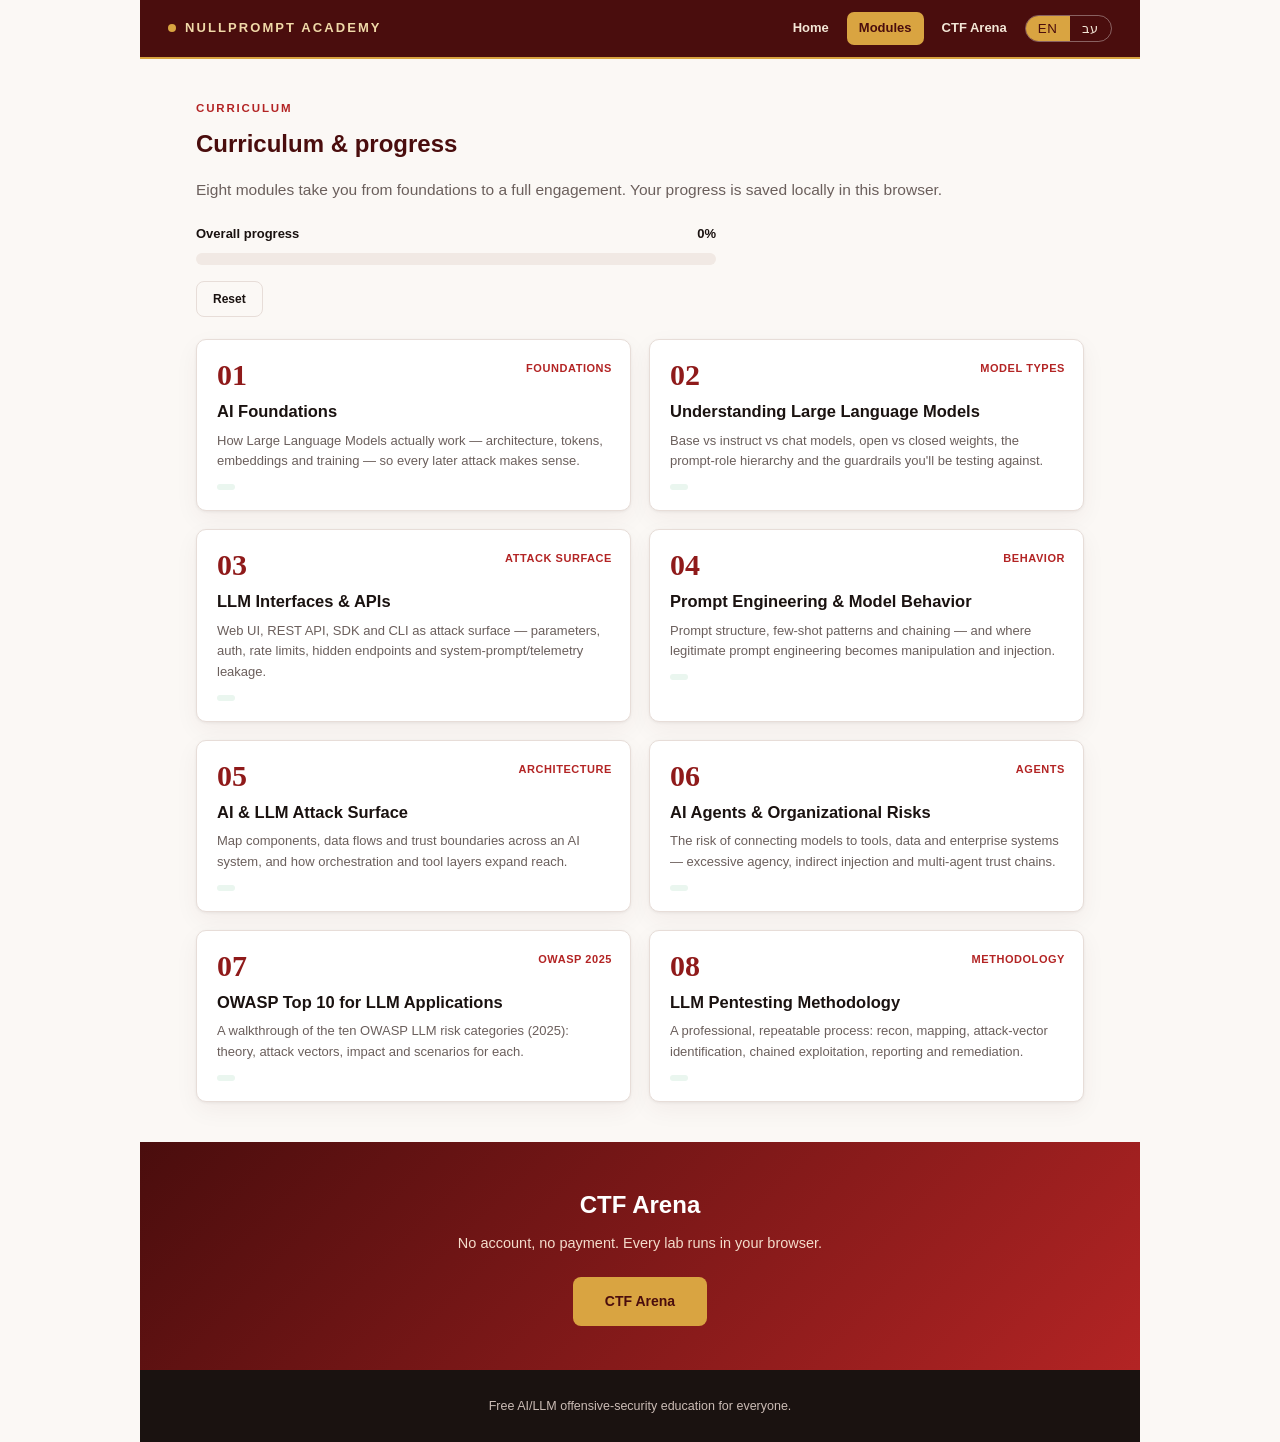
==== modules.html @ b7b65b3f "Nullprompt Academy — free bilingual AI/LLM pentesting academy 8 in-depth EN/HE modules, 10 interacti" ====
<!DOCTYPE html>
<html lang="en">
<head>
<meta charset="UTF-8">
<title>Curriculum &amp; Progress — Nullprompt Academy</title>
<meta name="viewport" content="width=device-width, initial-scale=1.0">
<meta name="description" content="All 8 modules of the Nullprompt Academy AI/LLM pentesting curriculum, with your saved progress.">
<link rel="stylesheet" href="css/styles.css">
</head>
<body>
<div class="page">

  <header class="topbar" data-chrome data-base="" data-active="modules"></header>

  <section class="section">
    <div class="eyebrow" data-i18n="nav.curriculum"></div>
    <h2 class="section-title" data-i18n="modules.title"></h2>
    <p class="lead" data-i18n="modules.lead"></p>

    <div style="margin:22px 0;max-width:520px">
      <div style="display:flex;justify-content:space-between;font-size:13px;font-weight:700">
        <span data-i18n="modules.progressLabel"></span>
        <span data-progress-label>0%</span>
      </div>
      <div class="progress-wrap"><div class="progress-bar" data-progress-bar></div></div>
      <button type="button" class="btn ghost" data-reset style="margin-top:8px;font-size:12px" data-i18n="ui.reset"></button>
    </div>

    <div class="module-grid" data-module-grid data-base="" data-progress></div>
  </section>

  <div class="cta">
    <h2 data-i18n="nav.ctf"></h2>
    <p data-i18n="home.ctaText"></p>
    <a class="cta-btn" href="ctf/ctf.html" data-i18n="nav.ctf"></a>
  </div>

  <footer class="footer">
    <p data-i18n="footer.tag"></p>
  </footer>

</div>
<script src="js/i18n.js"></script>
<script src="js/modules-data.js"></script>
<script src="js/labs.js"></script>
<script src="js/app.js"></script>
</body>
</html>
---- css/styles.css ----
/* ==========================================================================
   Nullprompt Academy — design system
   Palette + components derived from the original course syllabus, extended
   for lessons, interactive labs, quizzes and RTL bilingual support.
   ========================================================================== */
:root{
  --red-900:#4a0d0d;
  --red-800:#6e1414;
  --red-700:#8f1a1a;
  --red-600:#b32424;
  --ink:#1a1210;
  --paper:#fbf8f5;
  --muted:#6b5f5c;
  --line:#e7ddd8;
  --gold:#d9a441;
  --gold-soft:#f0d9a8;
  /* semantic callout colors */
  --theory:#2b6cb0;
  --theory-bg:#eef4fb;
  --attack:#b32424;
  --attack-bg:#fbecec;
  --defense:#2f855a;
  --defense-bg:#eaf6ef;
  --impact:#b7791f;
  --impact-bg:#fdf6e7;
  /* terminal */
  --term-bg:#161113;
  --term-ink:#e8e2dc;
  --term-green:#5fd38a;
  --term-gold:#f0d9a8;
  --radius:10px;
  --shadow:0 1px 3px rgba(0,0,0,.06),0 8px 24px rgba(74,13,13,.05);
}
*{box-sizing:border-box;margin:0;padding:0;}
html,body{
  background:var(--paper);
  color:var(--ink);
  font-family:"Segoe UI","Helvetica Neue",Arial,sans-serif;
  line-height:1.6;
}
/* Hebrew / RTL font tuning */
html[lang="he"] body{font-family:"Segoe UI","Arial Hebrew",Arial,sans-serif;}
a{color:var(--red-700);text-decoration:none;}
a:hover{text-decoration:underline;}
img,svg{max-width:100%;}
.page{max-width:1000px;margin:0 auto;background:var(--paper);min-height:100vh;}

/* keep code / payloads / flags left-to-right even in Hebrew mode */
code,pre,.term,.lab-console,.flag-input input,[dir="ltr"]{direction:ltr;}
[dir="rtl"] .row-reverse-safe{flex-direction:row-reverse;}

/* ---------- TOP NAV ---------- */
.topbar{
  position:sticky;top:0;z-index:40;
  display:flex;align-items:center;justify-content:space-between;gap:16px;
  background:var(--red-900);color:#fff;
  padding:12px 28px;border-bottom:2px solid var(--gold);
}
.topbar .brand{display:flex;align-items:center;gap:9px;font-weight:800;
  font-size:13px;letter-spacing:.16em;text-transform:uppercase;color:var(--gold-soft);}
.topbar .brand .dot{width:8px;height:8px;border-radius:50%;background:var(--gold);}
.topbar nav{display:flex;align-items:center;gap:6px;flex-wrap:wrap;}
.topbar nav a{
  color:#f3e6d6;font-size:13px;font-weight:600;padding:6px 12px;border-radius:7px;
}
.topbar nav a:hover{background:rgba(255,255,255,.1);text-decoration:none;}
.topbar nav a.active{background:var(--gold);color:var(--red-900);}
.lang-toggle{
  display:inline-flex;border:1px solid rgba(255,255,255,.35);border-radius:999px;overflow:hidden;
  font-size:12px;font-weight:700;
}
.lang-toggle button{
  background:transparent;color:#f3e6d6;border:none;padding:5px 12px;cursor:pointer;letter-spacing:.05em;
}
.lang-toggle button.active{background:var(--gold);color:var(--red-900);}

/* ---------- HERO ---------- */
.hero{
  position:relative;
  background:linear-gradient(160deg,var(--red-900) 0%,var(--red-700) 55%,var(--red-600) 100%);
  color:#fff;overflow:hidden;padding:56px 56px 48px;
}
.hero::before{
  content:"";position:absolute;inset:0;
  background-image:
    linear-gradient(rgba(255,255,255,.05) 1px, transparent 1px),
    linear-gradient(90deg, rgba(255,255,255,.05) 1px, transparent 1px);
  background-size:34px 34px;opacity:.5;pointer-events:none;
}
.hero-illustration{position:relative;z-index:2;display:flex;justify-content:center;margin:4px 0 14px;}
.hero-title{position:relative;z-index:2;text-align:center;font-size:40px;font-weight:800;letter-spacing:-0.5px;}
.hero-sub{position:relative;z-index:2;text-align:center;font-size:16.5px;color:#f4dccb;max-width:680px;margin:14px auto 0;}
.badge-pill{
  display:inline-block;border:1px solid rgba(255,255,255,.35);color:#f6e9d0;
  font-size:11px;letter-spacing:.12em;text-transform:uppercase;padding:6px 14px;border-radius:999px;
}
.stat-row{
  position:relative;z-index:2;display:flex;justify-content:center;
  margin-top:30px;border-top:1px solid rgba(255,255,255,.22);padding-top:22px;flex-wrap:wrap;
}
.stat{flex:1;min-width:120px;text-align:center;padding:0 18px;border-inline-start:1px solid rgba(255,255,255,.22);}
.stat:first-child{border-inline-start:none;}
.stat .num{font-size:22px;font-weight:800;color:#fff;}
.stat .lab{font-size:11.5px;letter-spacing:.08em;text-transform:uppercase;color:#e8c7ae;margin-top:2px;}

/* ---------- SECTIONS ---------- */
.section{padding:40px 56px;}
.section + .section{border-top:1px solid var(--line);}
.eyebrow{font-size:11.5px;letter-spacing:.16em;text-transform:uppercase;color:var(--red-600);font-weight:700;margin-bottom:8px;}
h2.section-title{font-size:24px;font-weight:800;margin-bottom:14px;color:var(--red-900);}
p.lead{font-size:15.5px;color:var(--muted);max-width:820px;}
.prose{max-width:820px;}
.prose p{margin:12px 0;font-size:15px;}
.prose h3{margin:26px 0 8px;font-size:19px;color:var(--red-900);}
.prose h4{margin:20px 0 6px;font-size:16px;color:var(--ink);}
.prose ul,.prose ol{margin:10px 0;padding-inline-start:22px;}
.prose li{margin:5px 0;font-size:14.5px;}
.prose strong{color:var(--ink);}

/* ---------- PILLARS / CARDS ---------- */
.pillars{display:grid;grid-template-columns:repeat(4,1fr);gap:16px;margin-top:22px;}
.pillar{background:#fff;border:1px solid var(--line);border-radius:var(--radius);padding:16px 14px;text-align:center;}
.pillar .ico{width:34px;height:34px;margin:0 auto 10px;border-radius:8px;background:var(--red-900);color:var(--gold-soft);
  display:flex;align-items:center;justify-content:center;font-size:15px;font-weight:800;}
.pillar .t{font-size:13px;font-weight:700;color:var(--ink);}

/* ---------- MODULE INDEX CARDS ---------- */
.module-grid{display:grid;grid-template-columns:repeat(2,1fr);gap:18px;margin-top:22px;}
.mod-card{
  display:block;background:#fff;border:1px solid var(--line);border-radius:var(--radius);
  padding:20px;box-shadow:var(--shadow);position:relative;transition:transform .12s ease,box-shadow .12s ease;
}
.mod-card:hover{transform:translateY(-2px);box-shadow:0 6px 20px rgba(74,13,13,.12);text-decoration:none;}
.mod-card .mnum{font-family:Georgia,serif;font-size:30px;font-weight:800;color:var(--red-700);line-height:1;}
.mod-card h3{font-size:16.5px;margin:8px 0 6px;color:var(--ink);}
.mod-card p{font-size:13px;color:var(--muted);}
.mod-card .tags{margin-top:12px;display:flex;gap:6px;flex-wrap:wrap;}
.tag{font-size:11px;font-weight:700;letter-spacing:.04em;padding:3px 9px;border-radius:999px;text-transform:uppercase;}
.tag.deep{background:var(--defense-bg);color:var(--defense);}
.tag.scaffold{background:var(--impact-bg);color:var(--impact);}
.tag.done{background:var(--red-900);color:var(--gold-soft);}
.mod-card .dur{position:absolute;inset-inline-end:18px;top:20px;font-size:11px;font-weight:700;color:var(--red-600);text-transform:uppercase;letter-spacing:.05em;}

/* ---------- LESSON META ---------- */
.crumbs{font-size:12.5px;color:var(--muted);margin-bottom:6px;}
.crumbs a{color:var(--red-700);}
.module-hero{
  background:linear-gradient(135deg,var(--red-900),var(--red-700));color:#fff;padding:34px 56px;position:relative;overflow:hidden;
}
.module-hero::before{content:"";position:absolute;inset:0;
  background-image:linear-gradient(rgba(255,255,255,.05) 1px,transparent 1px),linear-gradient(90deg,rgba(255,255,255,.05) 1px,transparent 1px);
  background-size:30px 30px;opacity:.5;}
.module-hero .mh-num{position:relative;font-family:Georgia,serif;font-size:15px;color:var(--gold-soft);font-weight:700;letter-spacing:.1em;}
.module-hero h1{position:relative;font-size:30px;font-weight:800;margin:4px 0 8px;}
.module-hero p{position:relative;color:#f4dccb;max-width:720px;font-size:14.5px;}

/* ---------- CALLOUTS ---------- */
.callout{border-inline-start:4px solid var(--muted);background:#fff;border:1px solid var(--line);
  border-radius:var(--radius);padding:14px 16px;margin:18px 0;box-shadow:var(--shadow);}
.callout .ct{font-size:11.5px;font-weight:800;letter-spacing:.1em;text-transform:uppercase;margin-bottom:6px;display:flex;align-items:center;gap:7px;}
.callout p{font-size:14px;margin:4px 0;}
.callout.theory{border-inline-start-color:var(--theory);background:var(--theory-bg);}
.callout.theory .ct{color:var(--theory);}
.callout.attack{border-inline-start-color:var(--attack);background:var(--attack-bg);}
.callout.attack .ct{color:var(--attack);}
.callout.defense{border-inline-start-color:var(--defense);background:var(--defense-bg);}
.callout.defense .ct{color:var(--defense);}
.callout.impact{border-inline-start-color:var(--impact);background:var(--impact-bg);}
.callout.impact .ct{color:var(--impact);}

/* ---------- CODE / TERMINAL ---------- */
pre.term,.term{
  background:var(--term-bg);color:var(--term-ink);border-radius:var(--radius);
  padding:14px 16px;font-family:"SFMono-Regular",Consolas,"Roboto Mono",monospace;font-size:13px;
  line-height:1.55;overflow-x:auto;margin:14px 0;border:1px solid #2a2226;
}
.term .c-prompt{color:var(--term-green);}
.term .c-cmt{color:#8a7f84;}
.term .c-str{color:var(--term-gold);}
.term .c-key{color:#e79bb0;}
code.inline{background:#f1e9e4;border:1px solid var(--line);border-radius:5px;padding:1px 6px;font-size:13px;font-family:Consolas,monospace;}

/* ---------- INTERACTIVE LAB ---------- */
.lab{border:1px solid var(--line);border-radius:12px;overflow:hidden;margin:24px 0;box-shadow:var(--shadow);background:#fff;}
.lab-head{background:var(--red-900);color:#fff;padding:12px 16px;display:flex;align-items:center;justify-content:space-between;gap:12px;flex-wrap:wrap;}
.lab-head .lt{font-size:14px;font-weight:800;display:flex;align-items:center;gap:8px;}
.lab-head .lt::before{content:"⚡";}
.lab-head .goal{font-size:12px;color:var(--gold-soft);}
.lab-body{padding:16px;}
.lab-desc{font-size:13.5px;color:var(--muted);margin-bottom:12px;}
.lab-console{
  background:var(--term-bg);border-radius:10px;padding:12px;height:280px;overflow-y:auto;
  font-family:Consolas,"Roboto Mono",monospace;font-size:13px;color:var(--term-ink);direction:ltr;text-align:left;
}
.msg{margin:8px 0;display:flex;gap:8px;}
.msg .who{flex:0 0 auto;font-weight:700;}
.msg.user .who{color:var(--term-gold);}
.msg.bot .who{color:var(--term-green);}
.msg.sys .who{color:#e79bb0;}
.msg .txt{white-space:pre-wrap;word-break:break-word;}
.msg.flag .txt{color:var(--term-gold);font-weight:700;}
.lab-input{display:flex;gap:8px;margin-top:12px;}
.lab-input input{flex:1;padding:10px 12px;border:1px solid var(--line);border-radius:8px;font-family:Consolas,monospace;font-size:13px;direction:ltr;}
.lab-input button,.btn{
  background:var(--red-700);color:#fff;border:none;border-radius:8px;padding:10px 16px;font-weight:700;font-size:13px;cursor:pointer;
}
.lab-input button:hover,.btn:hover{background:var(--red-600);}
.btn.gold{background:var(--gold);color:var(--red-900);}
.btn.ghost{background:transparent;border:1px solid var(--line);color:var(--ink);}
.hint-box{margin-top:10px;font-size:12.5px;}
.hint-box summary{cursor:pointer;color:var(--red-700);font-weight:700;}
.hint-box p{margin:8px 0;color:var(--muted);}
.lab-tools{display:flex;gap:8px;margin-top:10px;flex-wrap:wrap;}
.lab-tools .chip{font-size:11.5px;background:#f1e9e4;border:1px solid var(--line);border-radius:999px;padding:4px 10px;cursor:pointer;}
.lab-tools .chip:hover{background:var(--gold-soft);}

/* ---------- FLAG SUBMISSION ---------- */
.flag-input{display:flex;gap:8px;margin-top:14px;align-items:center;flex-wrap:wrap;}
.flag-input input{padding:10px 12px;border:1px solid var(--line);border-radius:8px;font-family:Consolas,monospace;min-width:240px;direction:ltr;}
.flag-status{font-size:13px;font-weight:700;}
.flag-status.ok{color:var(--defense);}
.flag-status.bad{color:var(--attack);}

/* ---------- QUIZ ---------- */
.quiz{border:1px solid var(--line);border-radius:12px;padding:18px;margin:22px 0;background:#fff;box-shadow:var(--shadow);}
.quiz h3{font-size:17px;color:var(--red-900);margin-bottom:6px;}
.q{margin:16px 0;padding:14px;border:1px solid var(--line);border-radius:10px;}
.q .qtext{font-weight:700;font-size:14.5px;margin-bottom:10px;}
.q .opt{display:block;padding:9px 12px;border:1px solid var(--line);border-radius:8px;margin:6px 0;cursor:pointer;font-size:14px;transition:background .1s;}
.q .opt:hover{background:#faf3ee;}
.q .opt.correct{background:var(--defense-bg);border-color:var(--defense);}
.q .opt.wrong{background:var(--attack-bg);border-color:var(--attack);}
.q .opt input{margin-inline-end:8px;}
.quiz-result{margin-top:12px;font-weight:800;font-size:15px;}

/* ---------- PROGRESS ---------- */
.progress-wrap{background:#f1e9e4;border-radius:999px;height:12px;overflow:hidden;margin:8px 0;}
.progress-bar{height:100%;background:linear-gradient(90deg,var(--gold),var(--red-600));width:0;transition:width .4s;}
.mark-complete{display:flex;align-items:center;gap:12px;margin:24px 0;flex-wrap:wrap;}

/* ---------- PAGER ---------- */
.pager{display:flex;justify-content:space-between;gap:12px;margin:30px 0 10px;flex-wrap:wrap;}
.pager a{flex:1;min-width:200px;background:#fff;border:1px solid var(--line);border-radius:var(--radius);padding:14px 16px;box-shadow:var(--shadow);}
.pager a:hover{text-decoration:none;border-color:var(--gold);}
.pager .dir{font-size:11px;text-transform:uppercase;letter-spacing:.08em;color:var(--red-600);font-weight:700;}
.pager .ttl{font-size:14px;font-weight:700;color:var(--ink);}
.pager a.next{text-align:end;}

/* ---------- CHECK LIST ---------- */
.check-list{list-style:none;margin-top:14px;}
.check-list li{font-size:14px;padding:7px 0 7px 26px;position:relative;color:var(--ink);border-bottom:1px dashed var(--line);}
.check-list li:last-child{border-bottom:none;}
html[dir="rtl"] .check-list li{padding:7px 26px 7px 0;}
.check-list li::before{content:"✓";position:absolute;inset-inline-start:0;top:6px;width:18px;height:18px;border-radius:5px;background:var(--red-900);color:#fff;font-size:11px;display:flex;align-items:center;justify-content:center;}

/* ---------- SOURCES ---------- */
.sources{background:#fff;border:1px solid var(--line);border-radius:var(--radius);padding:16px 18px;margin:24px 0;}
.sources h4{font-size:13px;text-transform:uppercase;letter-spacing:.08em;color:var(--red-600);margin-bottom:8px;}
.sources ul{list-style:none;}
.sources li{font-size:13px;padding:4px 0;border-bottom:1px dotted var(--line);}
.sources li:last-child{border:none;}

/* ---------- CTF ---------- */
.ctf-grid{display:grid;grid-template-columns:repeat(2,1fr);gap:18px;margin-top:22px;}
.ctf-card{background:#fff;border:1px solid var(--line);border-radius:12px;padding:18px;box-shadow:var(--shadow);position:relative;}
.ctf-card.locked{opacity:.6;}
.ctf-card h3{font-size:16px;color:var(--red-900);margin-bottom:6px;}
.ctf-card .pts{position:absolute;inset-inline-end:16px;top:16px;background:var(--gold);color:var(--red-900);font-weight:800;font-size:12px;padding:3px 10px;border-radius:999px;}
.ctf-card .diff{font-size:11px;font-weight:700;text-transform:uppercase;letter-spacing:.06em;color:var(--muted);}
.scoreboard{background:var(--red-900);color:#fff;border-radius:12px;padding:20px 24px;margin-top:24px;text-align:center;}
.scoreboard .score{font-size:34px;font-weight:800;color:var(--gold);}

/* ---------- CTA / FOOTER ---------- */
.cta{background:linear-gradient(135deg,var(--red-900),var(--red-600));color:#fff;padding:44px 56px;text-align:center;}
.cta h2{font-size:24px;font-weight:800;margin-bottom:8px;}
.cta p{color:#f4dccb;font-size:14.5px;max-width:560px;margin:0 auto 22px;}
.cta-btn{display:inline-block;background:var(--gold);color:var(--red-900);font-weight:800;font-size:14px;padding:13px 32px;border-radius:8px;}
.cta-btn:hover{text-decoration:none;background:#e7b95a;}
.footer{background:var(--ink);color:#cbbcb5;padding:26px 56px;font-size:12.5px;text-align:center;}
.footer a{color:var(--gold-soft);}
.disclaimer{background:var(--impact-bg);border:1px solid var(--impact);color:#7a5a15;border-radius:var(--radius);padding:12px 16px;font-size:13px;margin:18px 0;}

/* ---------- HELPERS ---------- */
.hidden{display:none !important;}
.center{text-align:center;}
.mt0{margin-top:0;}
.two-col{display:grid;grid-template-columns:1fr 1fr;gap:32px;}
.viz{background:#fff;border:1px solid var(--line);border-radius:12px;padding:18px;margin:20px 0;box-shadow:var(--shadow);}
.viz .cap{font-size:12.5px;color:var(--muted);text-align:center;margin-top:10px;}

/* ---------- RESPONSIVE ---------- */
@media (max-width:820px){
  .hero,.section,.module-hero,.cta,.footer{padding-inline:24px;}
  .pillars,.module-grid,.ctf-grid{grid-template-columns:1fr;}
  .two-col{grid-template-columns:1fr;}
  .hero-title{font-size:30px;}
  .topbar{padding:10px 16px;}
}
@media print{
  body{background:#fff;}
  .page{max-width:none;}
  .topbar,.lab,.quiz,.flag-input,.mark-complete,.pager,.lang-toggle,.cta{display:none !important;}
  .callout,.sources,.viz{box-shadow:none;}
}
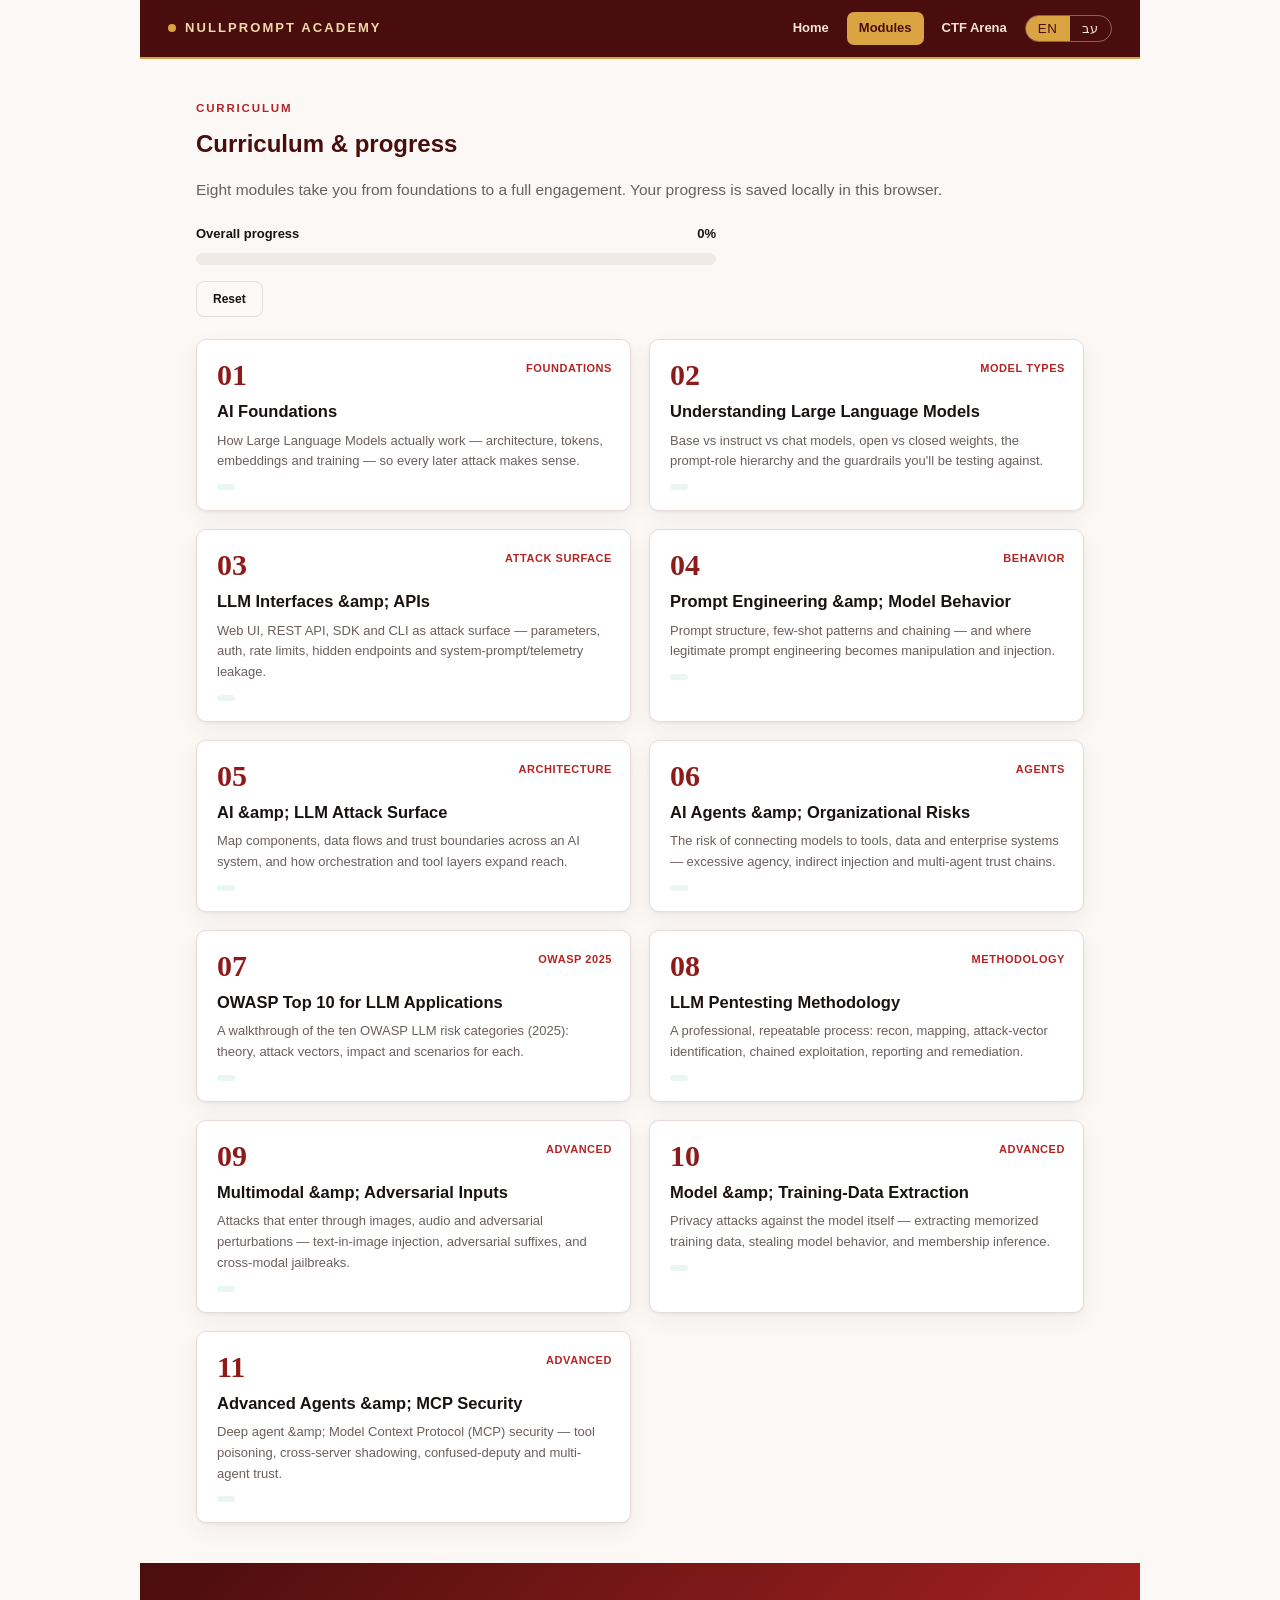
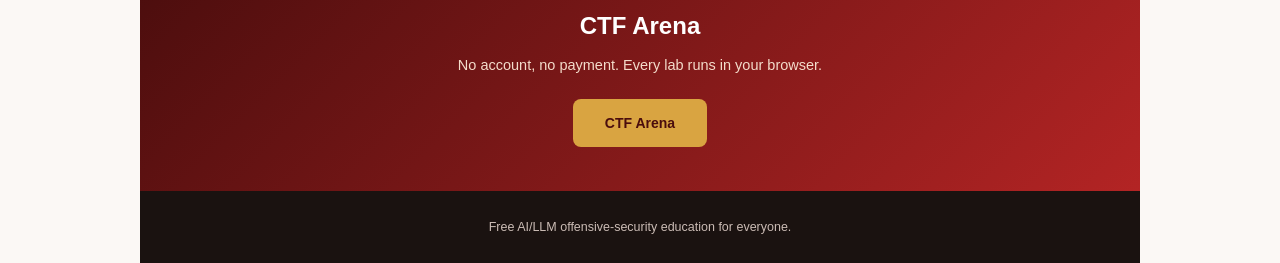
==== commit 465ec7b3: "Add advanced modules 09–11 (multimodal, extraction, MCP); fix pager labels Advanced track appended t" ====
--- a/modules.html
+++ b/modules.html
@@ -4,7 +4,7 @@
 <meta charset="UTF-8">
 <title>Curriculum &amp; Progress — Nullprompt Academy</title>
 <meta name="viewport" content="width=device-width, initial-scale=1.0">
-<meta name="description" content="All 8 modules of the Nullprompt Academy AI/LLM pentesting curriculum, with your saved progress.">
+<meta name="description" content="All 11 modules of the Nullprompt Academy AI/LLM pentesting curriculum, with your saved progress.">
 <link rel="stylesheet" href="css/styles.css">
 </head>
 <body>
--- a/css/styles.css
+++ b/css/styles.css
@@ -288,6 +288,40 @@
 .viz{background:#fff;border:1px solid var(--line);border-radius:12px;padding:18px;margin:20px 0;box-shadow:var(--shadow);}
 .viz .cap{font-size:12.5px;color:var(--muted);text-align:center;margin-top:10px;}
 
+/* ---------- DEEP-DIVE COMPONENTS (cheat-sheet · case studies · mapping · tooling) ---------- */
+/* Reusable across modules for the "deep v2" standard. All RTL-safe (logical props);
+   payloads and code are forced dir="ltr". */
+.cheatsheet{border:1px solid var(--line);border-radius:var(--radius);overflow:hidden;margin:18px 0;box-shadow:var(--shadow);background:#fff;}
+.cheatsheet .cs-row{padding:12px 14px;border-bottom:1px solid var(--line);}
+.cheatsheet .cs-row:last-child{border-bottom:none;}
+.cheatsheet .cs-pay{display:block;font-family:Consolas,"Roboto Mono",monospace;font-size:12.5px;background:#f1e9e4;
+  border:1px solid var(--line);border-radius:6px;padding:6px 9px;color:var(--red-900);direction:ltr;text-align:left;word-break:break-word;}
+.cheatsheet .cs-meta{font-size:12.5px;color:var(--muted);margin-top:6px;}
+.cheatsheet .cs-meta b{color:var(--attack);font-weight:700;}
+
+.case-grid{display:grid;grid-template-columns:1fr;gap:12px;margin:16px 0;}
+.case{background:#fff;border:1px solid var(--line);border-inline-start:4px solid var(--gold);
+  border-radius:var(--radius);padding:14px 16px;box-shadow:var(--shadow);}
+.case .case-h{font-weight:800;font-size:14px;color:var(--red-900);margin-bottom:5px;display:flex;gap:9px;align-items:baseline;flex-wrap:wrap;}
+.case .case-when{font-size:11px;font-weight:700;letter-spacing:.05em;text-transform:uppercase;color:var(--muted);}
+.case p{font-size:13.5px;margin:4px 0;}
+.case .case-src{font-size:11.5px;color:var(--muted);margin-top:7px;}
+
+.mapping-wrap{border:1px solid var(--line);border-radius:var(--radius);overflow:auto;box-shadow:var(--shadow);margin:16px 0;}
+table.mapping{width:100%;border-collapse:collapse;font-size:13px;background:#fff;}
+table.mapping th,table.mapping td{text-align:start;padding:9px 12px;border-bottom:1px solid var(--line);}
+table.mapping thead th{background:var(--red-900);color:var(--gold-soft);font-size:11px;letter-spacing:.06em;text-transform:uppercase;white-space:nowrap;}
+table.mapping tbody tr:last-child td{border-bottom:none;}
+table.mapping td.tech{font-weight:700;color:var(--ink);}
+table.mapping code{background:#f1e9e4;border:1px solid var(--line);border-radius:5px;padding:1px 6px;font-size:12px;font-family:Consolas,monospace;direction:ltr;display:inline-block;}
+
+.toolbox{border:1px solid var(--line);border-inline-start:4px solid var(--theory);background:var(--theory-bg);
+  border-radius:var(--radius);padding:14px 16px;margin:18px 0;box-shadow:var(--shadow);}
+.toolbox .tb-h{font-size:11.5px;font-weight:800;letter-spacing:.1em;text-transform:uppercase;color:var(--theory);margin-bottom:8px;}
+.toolbox .tb-tool{font-weight:700;color:var(--ink);font-size:13.5px;margin:12px 0 2px;}
+.toolbox p{font-size:13.5px;margin:4px 0;}
+.toolbox .term{margin:6px 0;}
+
 /* ---------- RESPONSIVE ---------- */
 @media (max-width:820px){
   .hero,.section,.module-hero,.cta,.footer{padding-inline:24px;}
